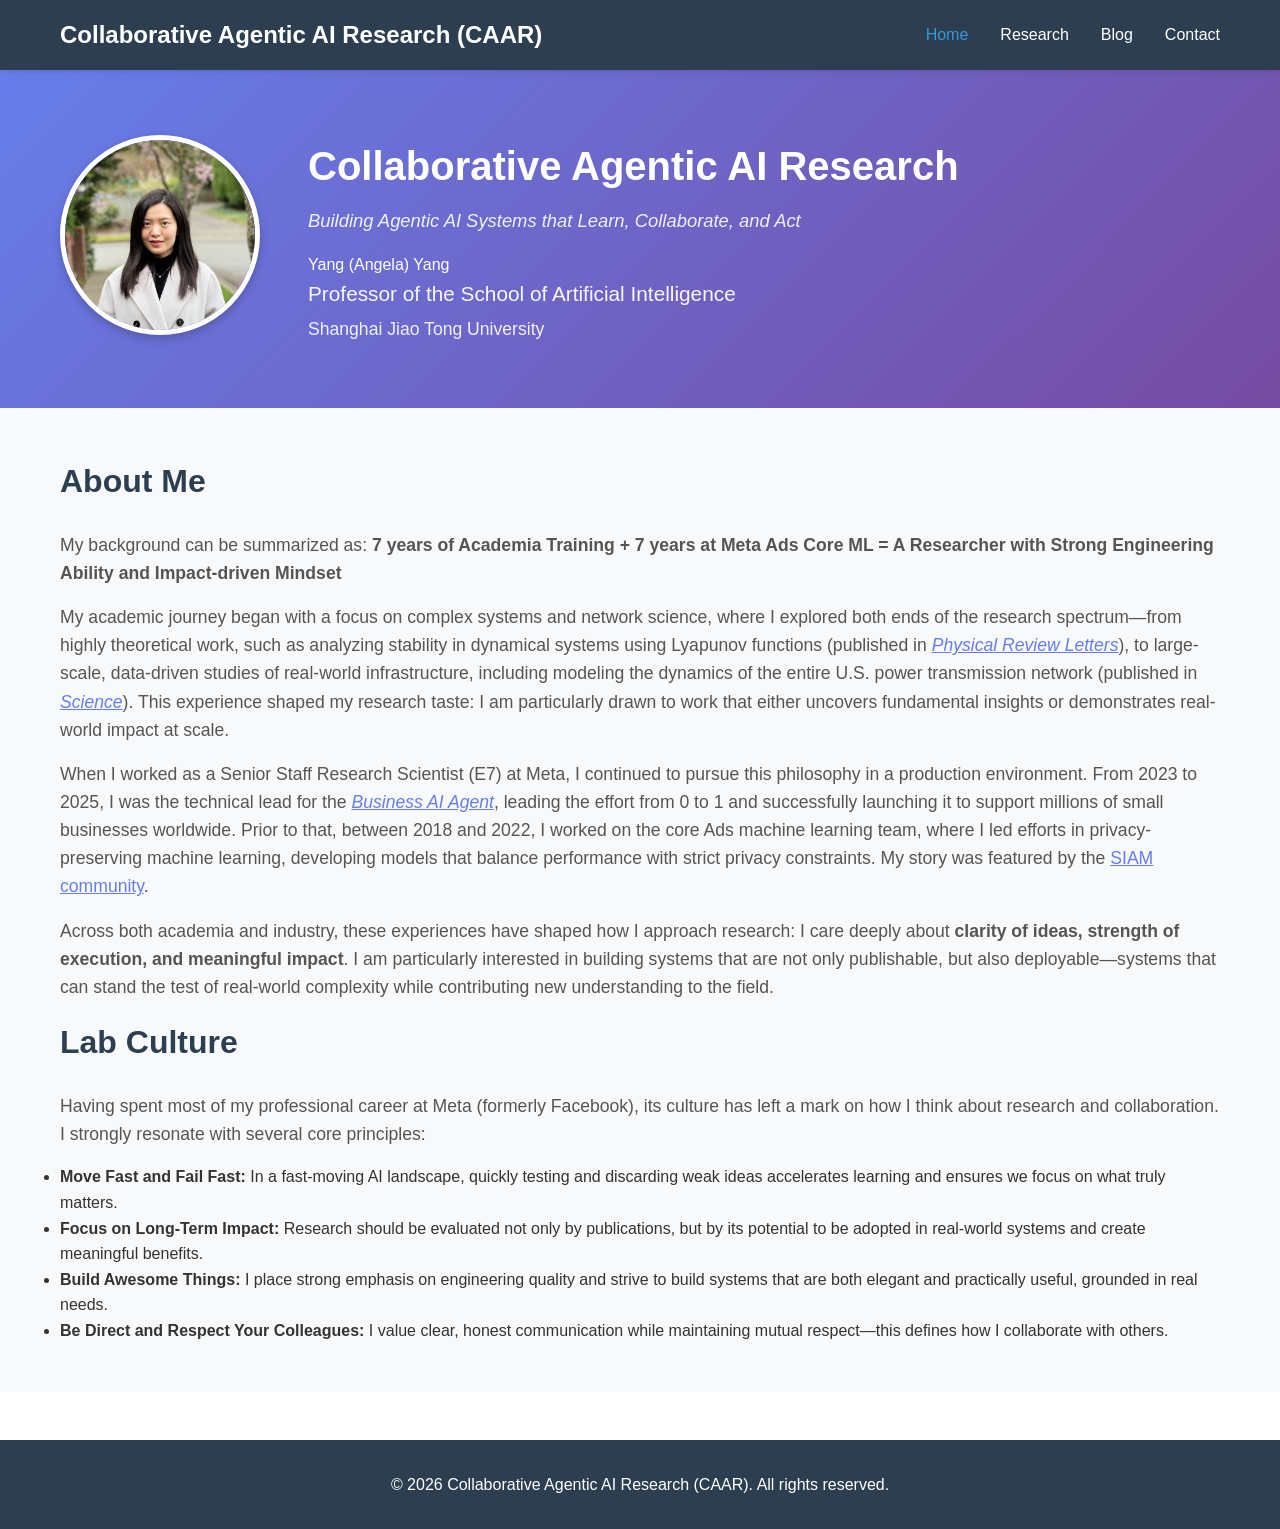
==== index.html @ 4cc7f863 "Deploy angelayangyang1/angelayangyang1.github.io.src@b52fd13408c555623ffae31338be8418a4e42440 angela" ====
<!DOCTYPE html>
<html lang="en">
<head>
    <meta charset="UTF-8">
    <meta name="viewport" content="width=device-width, initial-scale=1.0">
    <title>Home - Collaborative Agentic AI Research (CAAR)</title>
    <link rel="stylesheet" href="/css/style.css">
</head>
<body>
    <nav>
        <div class="nav-container">
            <h1 class="logo">Collaborative Agentic AI Research (CAAR)</h1>
            <ul class="nav-links">
                <li><a href="/" class="active">Home</a></li>
                <li><a href="/research" >Research</a></li>
                <li><a href="/blog" >Blog</a></li>
                <li><a href="/contact" >Contact</a></li>
            </ul>
        </div>
    </nav>

    <main>
        <section class="hero">
    <div class="container">
        <div class="hero-content">
            <div class="profile-image">
                <img src="/images/pi.jpg" alt="Profile Photo" />
            </div>
            <div class="hero-text">
                <h2>Collaborative Agentic AI Research</h2>
                <p class="tagline">Building Agentic AI Systems that Learn, Collaborate, and Act</p>
                <p class="name">Yang (Angela) Yang</p>
                <p class="title">Professor of the School of Artificial Intelligence</p>
                <p class="affiliation">Shanghai Jiao Tong University</p>
            </div>
        </div>
    </div>
</section>

<section class="about">
    <div class="container">

    <h2 id="about-me">About Me</h2>

    <p>My background can be summarized as:
<strong>7 years of Academia Training + 7 years at Meta Ads Core ML = A Researcher with Strong Engineering Ability and Impact-driven Mindset</strong></p>

    <p>My academic journey began with a focus on complex systems and network science, where I explored both ends of the research spectrum—from highly theoretical work, such as analyzing stability in dynamical systems using Lyapunov functions (published in <a href="https://journals.aps.org/prl/abstract/10.1103/PhysRevLett.119.248302"><em>Physical Review Letters</em></a>), to large-scale, data-driven studies of real-world infrastructure, including modeling the dynamics of the entire U.S. power transmission network (published in <a href="https://www.science.org/doi/10.1126/science.aan3184"><em>Science</em></a>). This experience shaped my research taste: I am particularly drawn to work that either uncovers fundamental insights or demonstrates real-world impact at scale.</p>

    <p>When I worked as a Senior Staff Research Scientist (E7) at Meta, I continued to pursue this philosophy in a production environment. From 2023 to 2025, I was the technical lead for the <a href="https://www.facebook.com/business/news/introducing-business-ai"><em>Business AI Agent</em></a>, leading the effort from 0 to 1 and successfully launching it to support millions of small businesses worldwide. Prior to that, between 2018 and 2022, I worked on the core Ads machine learning team, where I led efforts in privacy-preserving machine learning, developing models that balance performance with strict privacy constraints. My story was featured by the <a href="https://archive-dsweb.siam.org/The-Magazine/All-Issues/professional-feature-yang-angela-yang.html">SIAM community</a>.</p>

    <p>Across both academia and industry, these experiences have shaped how I approach research: I care deeply about <strong>clarity of ideas, strength of execution, and meaningful impact</strong>. I am particularly interested in building systems that are not only publishable, but also deployable—systems that can stand the test of real-world complexity while contributing new understanding to the field.</p>

    <h2 id="lab-culture">Lab Culture</h2>

    <p>Having spent most of my professional career at Meta (formerly Facebook), its culture has left a mark on how I think about research and collaboration. I strongly resonate with several core principles:</p>

    <ul>
      <li><strong>Move Fast and Fail Fast:</strong> In a fast-moving AI landscape, quickly testing and discarding weak ideas accelerates learning and ensures we focus on what truly matters.</li>
      <li><strong>Focus on Long-Term Impact:</strong> Research should be evaluated not only by publications, but by its potential to be adopted in real-world systems and create meaningful benefits.</li>
      <li><strong>Build Awesome Things:</strong> I place strong emphasis on engineering quality and strive to build systems that are both elegant and practically useful, grounded in real needs.</li>
      <li><strong>Be Direct and Respect Your Colleagues:</strong> I value clear, honest communication while maintaining mutual respect—this defines how I collaborate with others.</li>
    </ul>

  </div>
</section>


    </main>

    <footer>
        <div class="container">
            <p>&copy; 2026 Collaborative Agentic AI Research (CAAR). All rights reserved.</p>
        </div>
    </footer>
</body>
</html>
---- css/style.css ----
/* Reset and Base Styles */
* {
    margin: 0;
    padding: 0;
    box-sizing: border-box;
}

body {
    font-family: -apple-system, BlinkMacSystemFont, 'Segoe UI', Roboto, 'Helvetica Neue', Arial, sans-serif;
    line-height: 1.6;
    color: #333;
    background-color: #fff;
}

.container {
    max-width: 1200px;
    margin: 0 auto;
    padding: 0 20px;
}

/* Navigation */
nav {
    background-color: #2c3e50;
    color: white;
    padding: 1rem 0;
    position: sticky;
    top: 0;
    z-index: 100;
    box-shadow: 0 2px 5px rgba(0,0,0,0.1);
}

.nav-container {
    max-width: 1200px;
    margin: 0 auto;
    padding: 0 20px;
    display: flex;
    justify-content: space-between;
    align-items: center;
}

.logo {
    font-size: 1.5rem;
    font-weight: 600;
}

.nav-links {
    display: flex;
    list-style: none;
    gap: 2rem;
}

.nav-links a {
    color: white;
    text-decoration: none;
    transition: color 0.3s;
    font-weight: 500;
}

.nav-links a:hover,
.nav-links a.active {
    color: #3498db;
}

/* Hero Section */
.hero {
    background: linear-gradient(135deg, #667eea 0%, #764ba2 100%);
    color: white;
    padding: 4rem 0;
}

.hero-content {
    display: flex;
    align-items: center;
    gap: 3rem;
    flex-wrap: wrap;
}

.profile-image img {
    width: 200px;
    height: 200px;
    border-radius: 50%;
    object-fit: cover;
    border: 5px solid white;
    box-shadow: 0 4px 10px rgba(0,0,0,0.2);
}

.hero-text h2 {
    font-size: 2.5rem;
    margin-bottom: 0.5rem;
}

.tagline {
    font-size: 1.15rem;
    opacity: 0.9;
    font-style: italic;
    margin-bottom: 1rem;
}

.title {
    font-size: 1.3rem;
    margin-bottom: 0.3rem;
    opacity: 0.95;
}

.affiliation {
    font-size: 1.1rem;
    opacity: 0.9;
}

/* Sections */
section {
    padding: 3rem 0;
}

.about {
    background-color: #f8f9fa;
}

.about h2,
.highlights h2 {
    font-size: 2rem;
    margin-bottom: 1.5rem;
    color: #2c3e50;
}

.about p {
    font-size: 1.1rem;
    margin-bottom: 1rem;
    color: #555;
}

/* Highlight Cards */
.highlight-grid {
    display: grid;
    grid-template-columns: repeat(auto-fit, minmax(300px, 1fr));
    gap: 2rem;
    margin-top: 2rem;
}

.highlight-card {
    background: white;
    padding: 2rem;
    border-radius: 8px;
    box-shadow: 0 2px 10px rgba(0,0,0,0.1);
    transition: transform 0.3s, box-shadow 0.3s;
}

.highlight-card:hover {
    transform: translateY(-5px);
    box-shadow: 0 5px 20px rgba(0,0,0,0.15);
}

.highlight-card h3 {
    color: #667eea;
    margin-bottom: 1rem;
}

/* Page Header */
.page-header {
    background-color: #2c3e50;
    color: white;
    padding: 3rem 0;
    text-align: center;
}

.page-header h2 {
    font-size: 2.5rem;
    margin-bottom: 0.5rem;
}

.page-header p {
    font-size: 1.2rem;
    opacity: 0.9;
}

/* Content Sections */
.content {
    background-color: #f8f9fa;
}

.content h3 {
    color: #2c3e50;
    font-size: 1.8rem;
    margin: 2rem 0 1rem 0;
    padding-bottom: 0.5rem;
    border-bottom: 3px solid #667eea;
}

.content h4 {
    color: #444;
    font-size: 1.3rem;
    margin: 1.5rem 0 0.5rem 0;
}

/* Research Page */
.research-list {
    list-style: none;
    padding-left: 0;
}

.research-list li {
    padding: 0.5rem 0;
    padding-left: 1.5rem;
    position: relative;
}

.research-list li::before {
    content: "▸";
    position: absolute;
    left: 0;
    color: #667eea;
    font-weight: bold;
}

.publications {
    margin-top: 1.5rem;
}

.publication {
    background: white;
    padding: 1.5rem;
    margin-bottom: 1.5rem;
    border-radius: 8px;
    box-shadow: 0 2px 5px rgba(0,0,0,0.05);
}

.pub-authors {
    color: #555;
    margin-bottom: 0.5rem;
}

.pub-title {
    font-size: 1.1rem;
    font-weight: 600;
    color: #2c3e50;
    margin-bottom: 0.5rem;
}

.pub-venue {
    color: #666;
    margin-bottom: 0.5rem;
}

.pub-links a {
    color: #667eea;
    text-decoration: none;
    margin-right: 1rem;
}

.pub-links a:hover {
    text-decoration: underline;
}

.see-more {
    margin-top: 2rem;
    font-style: italic;
}

.projects {
    margin-top: 1.5rem;
}

.project {
    background: white;
    padding: 1.5rem;
    margin-bottom: 1.5rem;
    border-radius: 8px;
    box-shadow: 0 2px 5px rgba(0,0,0,0.05);
}

/* People Page */
.people-grid {
    display: grid;
    grid-template-columns: repeat(auto-fill, minmax(250px, 1fr));
    gap: 2rem;
    margin: 2rem 0;
}

.person-card {
    background: white;
    padding: 1.5rem;
    border-radius: 8px;
    box-shadow: 0 2px 5px rgba(0,0,0,0.05);
    text-align: center;
    transition: transform 0.3s, box-shadow 0.3s;
}

.person-card:hover {
    transform: translateY(-5px);
    box-shadow: 0 5px 15px rgba(0,0,0,0.1);
}

.person-photo {
    width: 150px;
    height: 150px;
    border-radius: 50%;
    object-fit: cover;
    margin-bottom: 1rem;
    border: 3px solid #667eea;
}

.person-card h4 {
    color: #2c3e50;
    margin: 0.5rem 0;
}

.person-title {
    color: #667eea;
    font-weight: 500;
    margin: 0.3rem 0;
}

.person-email {
    font-size: 0.9rem;
    margin: 0.5rem 0;
}

.person-email a {
    color: #666;
    text-decoration: none;
}

.person-email a:hover {
    color: #667eea;
}

.person-bio {
    color: #555;
    font-size: 0.95rem;
    margin-top: 0.5rem;
}

.alumni-list {
    background: white;
    padding: 2rem;
    border-radius: 8px;
    box-shadow: 0 2px 5px rgba(0,0,0,0.05);
    margin: 2rem 0;
}

.alumni-list ul {
    list-style: none;
    padding-left: 0;
}

.alumni-list li {
    padding: 0.5rem 0;
    border-bottom: 1px solid #eee;
}

.alumni-list li:last-child {
    border-bottom: none;
}

.collaborator-list {
    list-style: none;
    padding-left: 0;
    background: white;
    padding: 2rem;
    border-radius: 8px;
    box-shadow: 0 2px 5px rgba(0,0,0,0.05);
}

.collaborator-list li {
    padding: 0.5rem 0;
}

.collaborator-list a {
    color: #667eea;
    text-decoration: none;
}

.collaborator-list a:hover {
    text-decoration: underline;
}

.join-us {
    background: white;
    padding: 2rem;
    border-radius: 8px;
    box-shadow: 0 2px 5px rgba(0,0,0,0.05);
    margin: 2rem 0;
}

.join-us a {
    color: #667eea;
    text-decoration: none;
}

.join-us a:hover {
    text-decoration: underline;
}

/* Teaching Page */
.courses {
    margin-top: 1.5rem;
}

.course {
    background: white;
    padding: 1.5rem;
    margin-bottom: 1.5rem;
    border-radius: 8px;
    box-shadow: 0 2px 5px rgba(0,0,0,0.05);
}

.previous-courses {
    background: white;
    padding: 2rem;
    border-radius: 8px;
    box-shadow: 0 2px 5px rgba(0,0,0,0.05);
    list-style: none;
}

.previous-courses li {
    padding: 0.5rem 0;
    border-bottom: 1px solid #eee;
}

.previous-courses li:last-child {
    border-bottom: none;
}

.students {
    background: white;
    padding: 1.5rem;
    border-radius: 8px;
    box-shadow: 0 2px 5px rgba(0,0,0,0.05);
    list-style: none;
    margin: 1rem 0;
}

.students li {
    padding: 0.5rem 0;
}

/* Contact Page */
.contact-info {
    display: grid;
    grid-template-columns: repeat(auto-fit, minmax(250px, 1fr));
    gap: 2rem;
    margin: 2rem 0;
}

.contact-section {
    background: white;
    padding: 2rem;
    border-radius: 8px;
    box-shadow: 0 2px 5px rgba(0,0,0,0.05);
}

.contact-section h3 {
    color: #667eea;
    border-bottom: 2px solid #667eea;
    padding-bottom: 0.5rem;
    margin-bottom: 1rem;
}

.social-links {
    list-style: none;
    padding: 0;
}

.social-links li {
    padding: 0.5rem 0;
}

.social-links a {
    color: #667eea;
    text-decoration: none;
}

.social-links a:hover {
    text-decoration: underline;
}

.prospective-students {
    background: white;
    padding: 2rem;
    border-radius: 8px;
    box-shadow: 0 2px 5px rgba(0,0,0,0.05);
    margin-top: 2rem;
}

.prospective-students ul {
    margin-top: 1rem;
}

.prospective-students li {
    margin: 1rem 0;
}

/* Footer */
footer {
    background-color: #2c3e50;
    color: white;
    text-align: center;
    padding: 2rem 0;
    margin-top: 3rem;
}

/* Links */
a {
    color: #667eea;
    transition: color 0.3s;
}

a:hover {
    color: #764ba2;
}

/* Responsive Design */
@media (max-width: 768px) {
    .nav-container {
        flex-direction: column;
        gap: 1rem;
    }

    .nav-links {
        gap: 1rem;
        flex-wrap: wrap;
        justify-content: center;
    }

    .hero-content {
        flex-direction: column;
        text-align: center;
    }

    .hero-text h2 {
        font-size: 2rem;
    }

    .highlight-grid,
    .people-grid {
        grid-template-columns: 1fr;
    }

    .contact-info {
        grid-template-columns: 1fr;
    }
}

/* Blog Styles */
.blog-posts {
    margin: 2rem 0;
}

.blog-post-preview {
    background: white;
    padding: 2rem;
    margin-bottom: 2rem;
    border-radius: 8px;
    box-shadow: 0 2px 5px rgba(0,0,0,0.05);
    transition: transform 0.3s, box-shadow 0.3s;
}

.blog-post-preview:hover {
    transform: translateY(-3px);
    box-shadow: 0 5px 15px rgba(0,0,0,0.1);
}

.blog-post-preview h3 {
    margin: 0 0 0.5rem 0;
    color: #2c3e50;
}

.blog-post-preview h3 a {
    color: #2c3e50;
    text-decoration: none;
}

.blog-post-preview h3 a:hover {
    color: #667eea;
}

.post-meta {
    color: #999;
    font-size: 0.9rem;
    margin-bottom: 1rem;
}

.blog-post-preview p {
    color: #555;
    line-height: 1.6;
    margin-bottom: 1rem;
}

.read-more {
    color: #667eea;
    text-decoration: none;
    font-weight: 500;
}

.read-more:hover {
    text-decoration: underline;
}

/* Individual Blog Post */
.blog-post {
    background: white;
    padding: 2rem;
    border-radius: 8px;
    box-shadow: 0 2px 5px rgba(0,0,0,0.05);
    line-height: 1.8;
}

.blog-post h2 {
    color: #2c3e50;
    margin: 2rem 0 1rem 0;
    padding-bottom: 0.5rem;
    border-bottom: 2px solid #667eea;
}

.blog-post h3 {
    color: #444;
    margin: 1.5rem 0 1rem 0;
}

.blog-post p {
    margin-bottom: 1rem;
}

.blog-post ul, .blog-post ol {
    margin-bottom: 1rem;
    padding-left: 2rem;
}

.blog-post li {
    margin-bottom: 0.5rem;
}

.blog-post code {
    background: #f5f5f5;
    padding: 0.2rem 0.4rem;
    border-radius: 3px;
    font-family: 'Courier New', monospace;
    font-size: 0.9em;
}

.blog-post pre {
    background: #2c3e50;
    color: #f8f9fa;
    padding: 1rem;
    border-radius: 5px;
    overflow-x: auto;
    margin: 1rem 0;
}

.blog-post pre code {
    background: transparent;
    padding: 0;
    color: #f8f9fa;
}

.blog-post img {
    max-width: 100%;
    height: auto;
    border-radius: 5px;
    margin: 1rem 0;
}

.blog-post blockquote {
    border-left: 4px solid #667eea;
    padding-left: 1rem;
    margin: 1rem 0;
    color: #666;
    font-style: italic;
}

/* Post Navigation */
.post-navigation {
    display: flex;
    justify-content: space-between;
    margin: 3rem 0 2rem 0;
    padding-top: 2rem;
    border-top: 2px solid #eee;
}

.prev-post, .next-post {
    color: #667eea;
    text-decoration: none;
    font-weight: 500;
}

.prev-post:hover, .next-post:hover {
    text-decoration: underline;
}

.back-to-blog {
    text-align: center;
    margin: 2rem 0;
}

.back-to-blog a {
    color: #667eea;
    text-decoration: none;
}

.back-to-blog a:hover {
    text-decoration: underline;
}

/* Responsive Blog */
@media (max-width: 768px) {
    .post-navigation {
        flex-direction: column;
        gap: 1rem;
    }
}
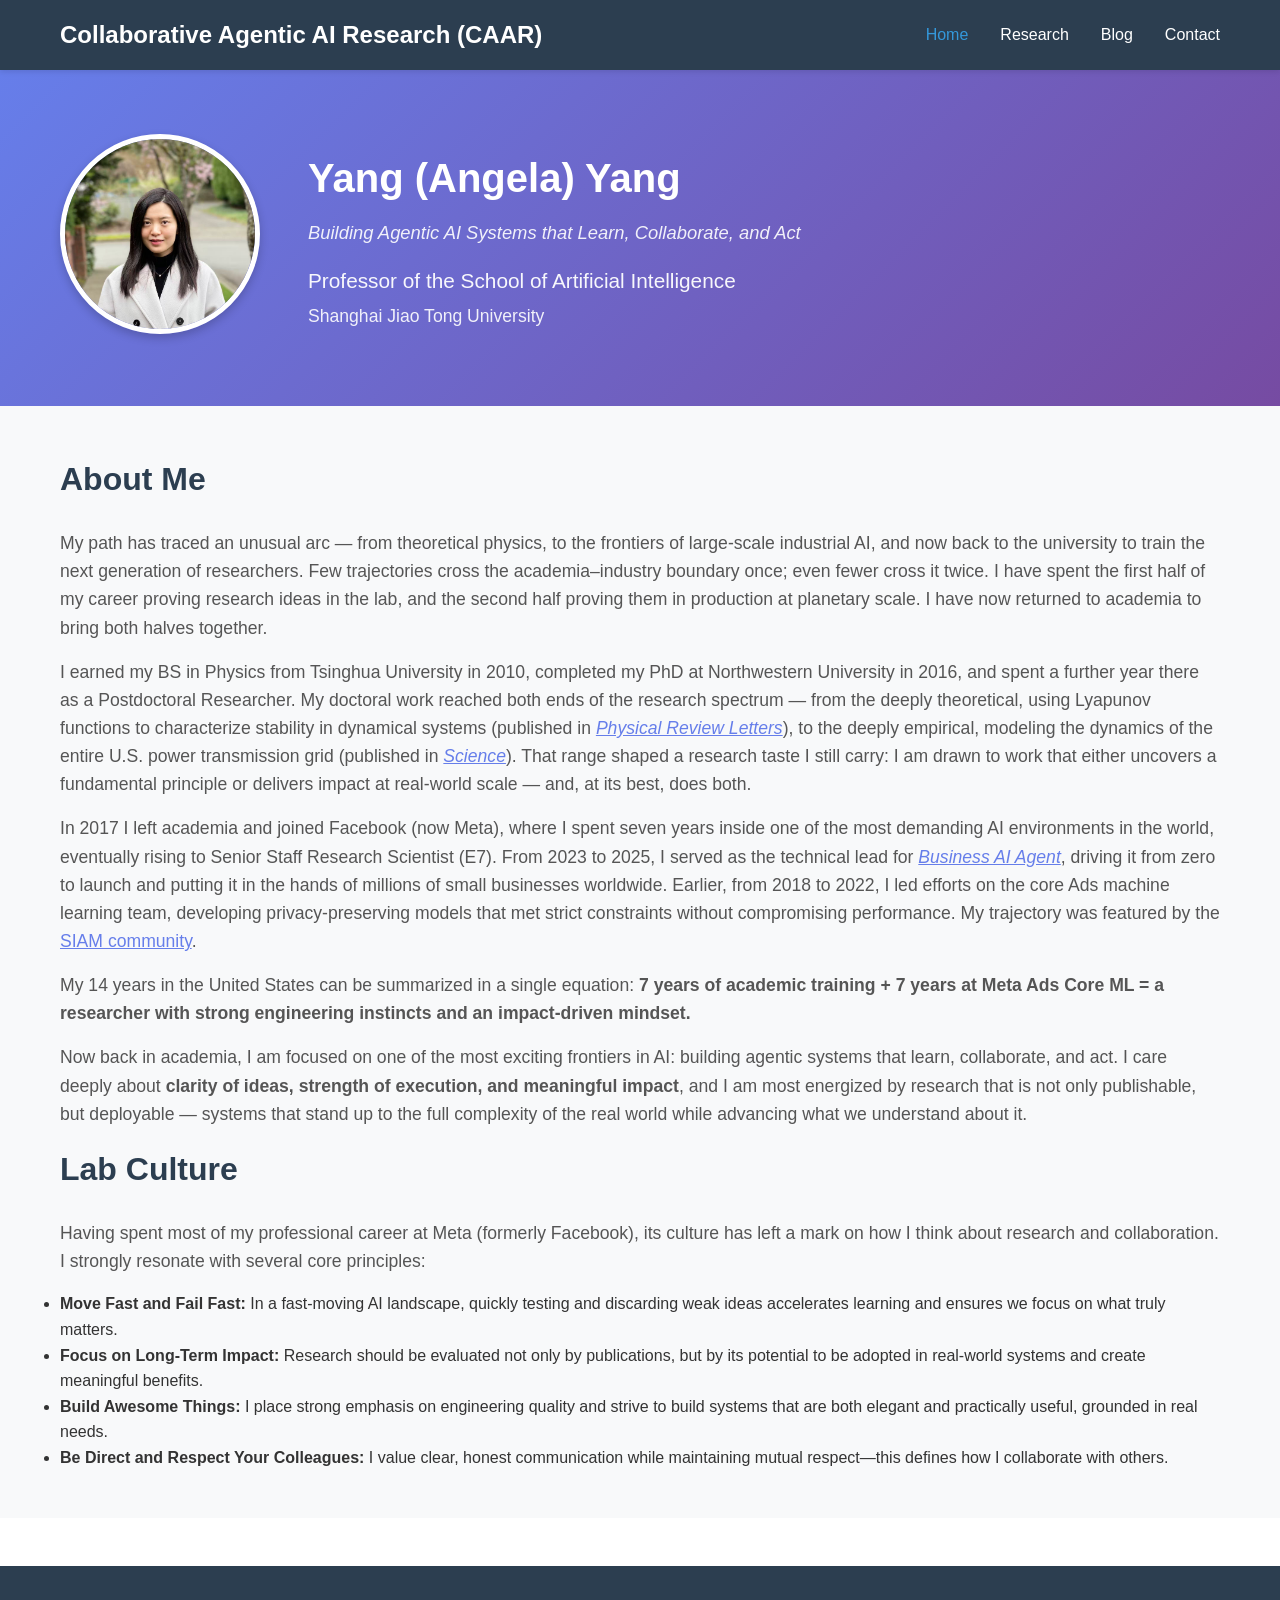
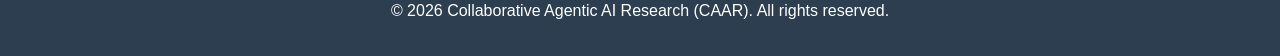
==== commit 019d38f1: "Deploy angelayangyang1/angelayangyang1.github.io.src@cc7e5c6d1d05ab1dcb702e305e060789a836695e angela" ====
--- a/index.html
+++ b/index.html
@@ -27,9 +27,8 @@
                 <img src="/images/pi.jpg" alt="Profile Photo" />
             </div>
             <div class="hero-text">
-                <h2>Collaborative Agentic AI Research</h2>
+                <h2>Yang (Angela) Yang</h2>
                 <p class="tagline">Building Agentic AI Systems that Learn, Collaborate, and Act</p>
-                <p class="name">Yang (Angela) Yang</p>
                 <p class="title">Professor of the School of Artificial Intelligence</p>
                 <p class="affiliation">Shanghai Jiao Tong University</p>
             </div>
@@ -42,14 +41,16 @@
 
     <h2 id="about-me">About Me</h2>
 
-    <p>My background can be summarized as:
-<strong>7 years of Academia Training + 7 years at Meta Ads Core ML = A Researcher with Strong Engineering Ability and Impact-driven Mindset</strong></p>
+    <p>My path has traced an unusual arc — from theoretical physics, to the frontiers of large-scale industrial AI, and now back to the university to train the next generation of researchers. Few trajectories cross the academia–industry boundary once; even fewer cross it twice. I have spent the first half of my career proving research ideas in the lab, and the second half proving them in production at planetary scale. I have now returned to academia to bring both halves together.</p>
 
-    <p>My academic journey began with a focus on complex systems and network science, where I explored both ends of the research spectrum—from highly theoretical work, such as analyzing stability in dynamical systems using Lyapunov functions (published in <a href="https://journals.aps.org/prl/abstract/10.1103/PhysRevLett.119.248302"><em>Physical Review Letters</em></a>), to large-scale, data-driven studies of real-world infrastructure, including modeling the dynamics of the entire U.S. power transmission network (published in <a href="https://www.science.org/doi/10.1126/science.aan3184"><em>Science</em></a>). This experience shaped my research taste: I am particularly drawn to work that either uncovers fundamental insights or demonstrates real-world impact at scale.</p>
+    <p>I earned my BS in Physics from Tsinghua University in 2010, completed my PhD at Northwestern University in 2016, and spent a further year there as a Postdoctoral Researcher. My doctoral work reached both ends of the research spectrum — from the deeply theoretical, using Lyapunov functions to characterize stability in dynamical systems (published in <a href="https://journals.aps.org/prl/abstract/10.1103/PhysRevLett.119.248302"><em>Physical Review Letters</em></a>), to the deeply empirical, modeling the dynamics of the entire U.S. power transmission grid (published in <a href="https://www.science.org/doi/10.1126/science.aan3184"><em>Science</em></a>). That range shaped a research taste I still carry: I am drawn to work that either uncovers a fundamental principle or delivers impact at real-world scale — and, at its best, does both.</p>
 
-    <p>When I worked as a Senior Staff Research Scientist (E7) at Meta, I continued to pursue this philosophy in a production environment. From 2023 to 2025, I was the technical lead for the <a href="https://www.facebook.com/business/news/introducing-business-ai"><em>Business AI Agent</em></a>, leading the effort from 0 to 1 and successfully launching it to support millions of small businesses worldwide. Prior to that, between 2018 and 2022, I worked on the core Ads machine learning team, where I led efforts in privacy-preserving machine learning, developing models that balance performance with strict privacy constraints. My story was featured by the <a href="https://archive-dsweb.siam.org/The-Magazine/All-Issues/professional-feature-yang-angela-yang.html">SIAM community</a>.</p>
+    <p>In 2017 I left academia and joined Facebook (now Meta), where I spent seven years inside one of the most demanding AI environments in the world, eventually rising to Senior Staff Research Scientist (E7). From 2023 to 2025, I served as the technical lead for <a href="https://www.facebook.com/business/news/introducing-business-ai"><em>Business AI Agent</em></a>, driving it from zero to launch and putting it in the hands of millions of small businesses worldwide. Earlier, from 2018 to 2022, I led efforts on the core Ads machine learning team, developing privacy-preserving models that met strict constraints without compromising performance. My trajectory was featured by the <a href="https://archive-dsweb.siam.org/The-Magazine/All-Issues/professional-feature-yang-angela-yang.html">SIAM community</a>.</p>
 
-    <p>Across both academia and industry, these experiences have shaped how I approach research: I care deeply about <strong>clarity of ideas, strength of execution, and meaningful impact</strong>. I am particularly interested in building systems that are not only publishable, but also deployable—systems that can stand the test of real-world complexity while contributing new understanding to the field.</p>
+    <p>My 14 years in the United States can be summarized in a single equation:
+<strong>7 years of academic training + 7 years at Meta Ads Core ML = a researcher with strong engineering instincts and an impact-driven mindset.</strong></p>
+
+    <p>Now back in academia, I am focused on one of the most exciting frontiers in AI: building agentic systems that learn, collaborate, and act. I care deeply about <strong>clarity of ideas, strength of execution, and meaningful impact</strong>, and I am most energized by research that is not only publishable, but deployable — systems that stand up to the full complexity of the real world while advancing what we understand about it.</p>
 
     <h2 id="lab-culture">Lab Culture</h2>
 
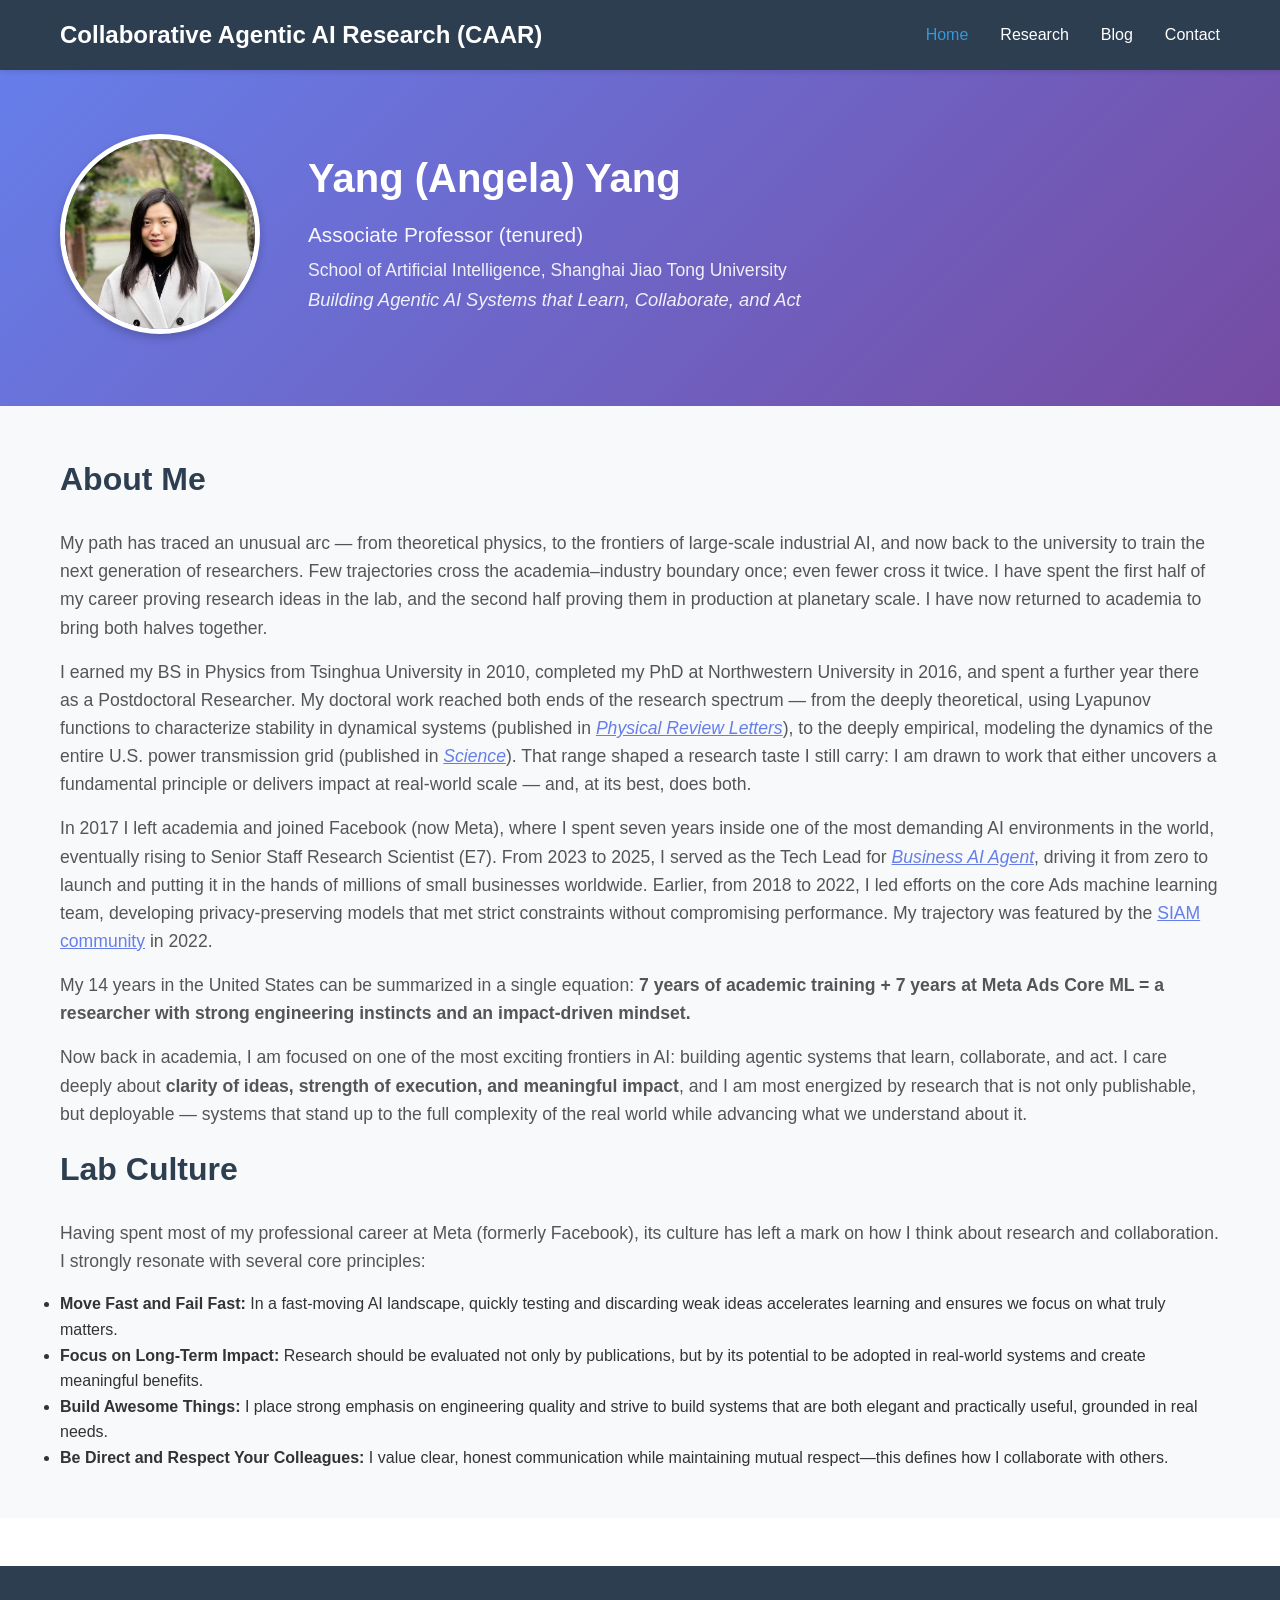
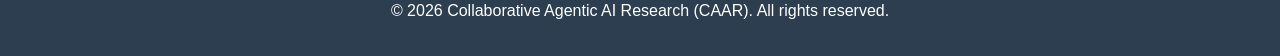
==== commit e4df8658: "Deploy angelayangyang1/angelayangyang1.github.io.src@d6d1019191f8ec36755e77b17cd2941306ae5aa2 angela" ====
--- a/index.html
+++ b/index.html
@@ -28,9 +28,9 @@
             </div>
             <div class="hero-text">
                 <h2>Yang (Angela) Yang</h2>
+                <p class="title">Associate Professor (tenured)</p>
+                <p class="affiliation">School of Artificial Intelligence, Shanghai Jiao Tong University</p>
                 <p class="tagline">Building Agentic AI Systems that Learn, Collaborate, and Act</p>
-                <p class="title">Professor of the School of Artificial Intelligence</p>
-                <p class="affiliation">Shanghai Jiao Tong University</p>
             </div>
         </div>
     </div>
@@ -45,7 +45,7 @@
 
     <p>I earned my BS in Physics from Tsinghua University in 2010, completed my PhD at Northwestern University in 2016, and spent a further year there as a Postdoctoral Researcher. My doctoral work reached both ends of the research spectrum — from the deeply theoretical, using Lyapunov functions to characterize stability in dynamical systems (published in <a href="https://journals.aps.org/prl/abstract/10.1103/PhysRevLett.119.248302"><em>Physical Review Letters</em></a>), to the deeply empirical, modeling the dynamics of the entire U.S. power transmission grid (published in <a href="https://www.science.org/doi/10.1126/science.aan3184"><em>Science</em></a>). That range shaped a research taste I still carry: I am drawn to work that either uncovers a fundamental principle or delivers impact at real-world scale — and, at its best, does both.</p>
 
-    <p>In 2017 I left academia and joined Facebook (now Meta), where I spent seven years inside one of the most demanding AI environments in the world, eventually rising to Senior Staff Research Scientist (E7). From 2023 to 2025, I served as the technical lead for <a href="https://www.facebook.com/business/news/introducing-business-ai"><em>Business AI Agent</em></a>, driving it from zero to launch and putting it in the hands of millions of small businesses worldwide. Earlier, from 2018 to 2022, I led efforts on the core Ads machine learning team, developing privacy-preserving models that met strict constraints without compromising performance. My trajectory was featured by the <a href="https://archive-dsweb.siam.org/The-Magazine/All-Issues/professional-feature-yang-angela-yang.html">SIAM community</a>.</p>
+    <p>In 2017 I left academia and joined Facebook (now Meta), where I spent seven years inside one of the most demanding AI environments in the world, eventually rising to Senior Staff Research Scientist (E7). From 2023 to 2025, I served as the Tech Lead for <a href="https://www.facebook.com/business/news/introducing-business-ai"><em>Business AI Agent</em></a>, driving it from zero to launch and putting it in the hands of millions of small businesses worldwide. Earlier, from 2018 to 2022, I led efforts on the core Ads machine learning team, developing privacy-preserving models that met strict constraints without compromising performance. My trajectory was featured by the <a href="https://archive-dsweb.siam.org/The-Magazine/All-Issues/professional-feature-yang-angela-yang.html">SIAM community</a> in 2022.</p>
 
     <p>My 14 years in the United States can be summarized in a single equation:
 <strong>7 years of academic training + 7 years at Meta Ads Core ML = a researcher with strong engineering instincts and an impact-driven mindset.</strong></p>
